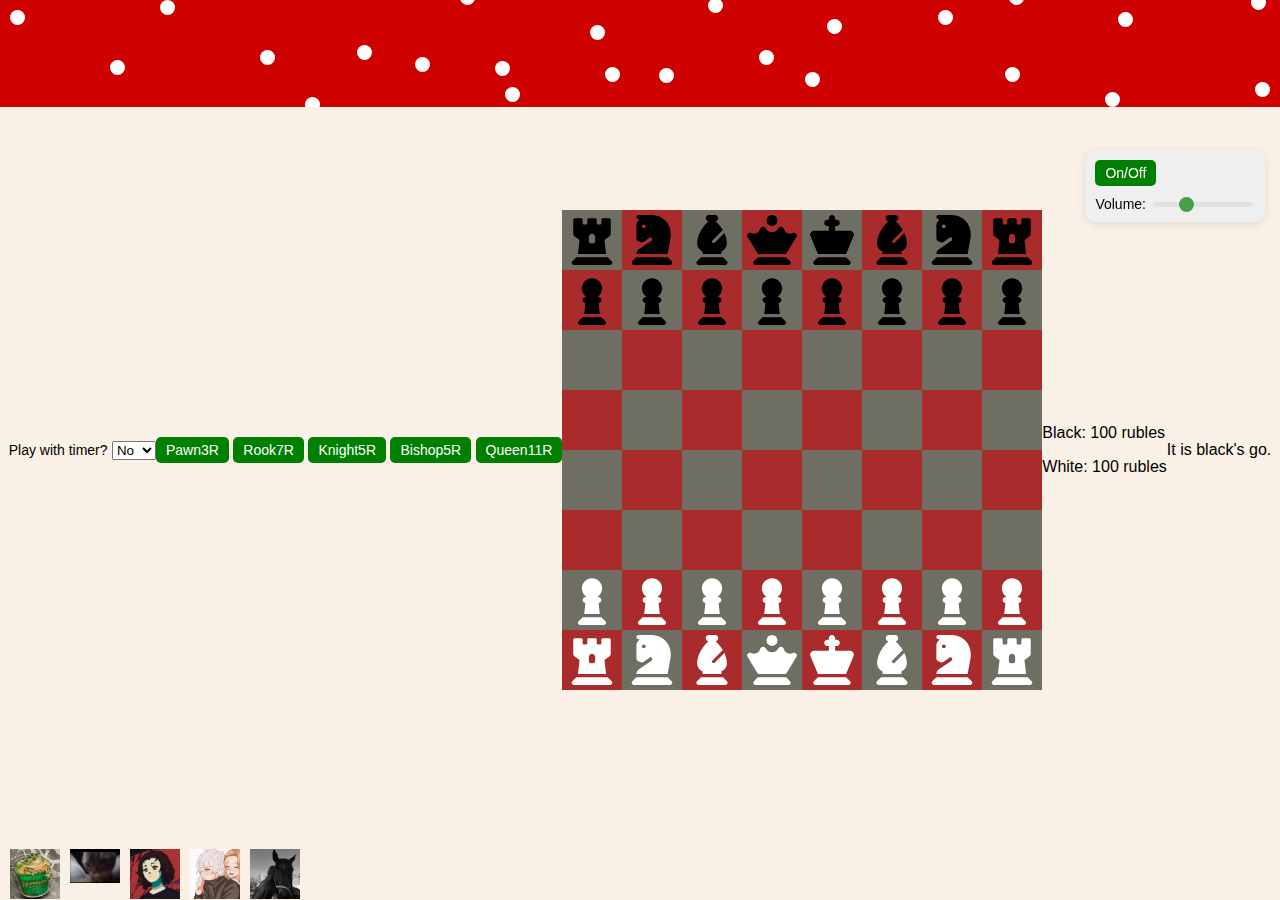
==== qqq/index.html @ 34723317 "rfg" ====
<!DOCTYPE html>
<html lang="en">
<head>
    <meta charset="UTF-8">
    <meta name="viewport" content="width=device-width, initial-scale=1.0">
    <title>Chess</title>
    <link rel="stylesheet" href="style.css">
    <link rel="stylesheet" href="musica.css">
    <link rel="stylesheet" href="подсветка.css">
    <!--<link rel="stylesheet" href="senya.css">-->
</head>
<body>

  <div>
    <label for="play-with-timer">Play with timer?</label>
    <select id="play-with-timer" onchange="togglePlayMode()">
        <option value="no">No</option>
        <option value="yes">Yes</option>
    </select>
</div>
<div id="timers" style="display: none;">
    <div class="container-timer containerW">
        <div class="white-timer" id="timer1">05:00</div>
        <div class="button-container">
            <button onclick="toggleTimer(1)">Player 1</button>
        </div>
        <div class="empty-block"></div>
    </div>
    <div class="container-timer containerB">
        <div class="empty-block"></div>
        <div class="black-timer" id="timer2">05:00</div>
        <div class="button-container">
            <button onclick="toggleTimer(2)">Player 2</button>
        </div>
    </div>
</div>





    <header class="top-bar">
        <h1>ㅤㅤㅤㅤㅤ</h1>
    </header>
    <div id="controls">
        <button id="spawn-pawn">Pawn3R</button>
        <button id="spawn-rook">Rook7R</button>
        <button id="spawn-knight">Knight5R</button>
        <button id="spawn-bishop">Bishop5R</button>
        <button id="spawn-queen">Queen11R</button>
      </div>

      <audio id="background-music" loop autoplay>
        <source id="music-source" src="music/music1.mp3" type="audio/mpeg">
    </audio>
    <div class="control-panel">
        <div class="button-group">
            <button onclick="toggleMusic()">On/Off</button>
        </div>
        <div class="volume-control">
            <label for="volume-control">Volume:</label>
            <input type="range" id="volume-control" min="0" max="1" step="0.01" value="0.3">
        </div>
    </div>
 
    <div id="gameboard"></div> <!--class="possible-move" добавила-->

    <div class="money">
      <p>Black: <span id="moneyBlack">100</span> rubles</p>
      <p>White: <span id="moneyWhite">100</span> rubles</p>
  </div>

    <p>It is <span id="player"></span>'s go.</p>
    <p id="info-display"></p>
    <div class="messenger">
        <div id="messenger-links" class="messenger-links">
          <a title="Telegram" href="https://t.me/patato_patato">
            <img src="PNG/Daniil.png" alt="Messnger Icon">
          </a>
          <a title="Telegram" href="https://t.me/Mamkinrazboynik">
            <img src="PNG/Dorzho.png" alt="Messnger Icon">
          </a>
          <a title="Telegram" href="https://t.me/bigdayn">
            <img src="PNG/Bogdan.png" alt="Messnger Icon">
          </a>
          <a title="Telegram" href="https://t.me/skhozhu_s_uma">
            <img src="PNG/Nikita.png" alt="Messnger Icon">
          </a>
          <a title="Telegram" href="https://t.me/p_esenia">
            <img src="PNG/Eseniya.png" alt="Messnger Icon">
          </a>
        </div>
      </div>

    <script src="piecec.js"></script>
    <script src="chess.js"></script>
    <script src="Musica.js"></script>
    <script src="telegram.js"></script>
    <script src="senya.js"></script>
    <script src="подсветка.js"></script>
</body>
</html>
---- qqq/style.css ----
/* Центрируем доску на экране */
body {
  display: flex;
  justify-content: center;
  align-items: center;
  height: 100vh;
  margin: 0;
  background-color: linen;
}
main-content {
  z-index: 1; 
  display: flex;
  flex-direction: column;
  align-items: center;
}
/*Шапка*/
body {
  margin: 0;
  font-family: Arial, sans-serif;
}

.top-bar {
  background-color: #CF0000; 
  color: white; 
  padding: 10px 20px; 
  text-align: center; 
  position: fixed; 
  top: 0; 
  width: 100%; 
  z-index: 1000; 
  background-size: 30px 30px; 
  overflow: hidden;
}
.top-bar::before, .top-bar::after {
  content: '';
  position: absolute;
  border-radius: 50%; 
  background-color: white; 
  z-index: 0; 
}
.site-title {
  background-color: rgba(0, 0, 0, 0.5); 
  display: inline-block; 
  padding: 5px 10px; 
  border-radius: 5px; 
  font-size: 24px;
  position: relative;
  z-index: 1; 
}
.top-bar::before {
  width: 15px; 
  height: 15px; 
  top: 10px; 
  left: 30px; 
  box-shadow: 
      
  100px 50px 0 0 white,
      150px -10px 0 0 white,
      1503px 25px 0 0 white,
      250px 40px 0 0 white,
      1241px -15px 0 0 white,
      347px 35px 0 0 white,
      1773px 20px 0 0 white,
      450px -20px 0 0 white,
      485px 51px 0 0 white,
      1320px 30px 0 0 white,
      580px 15px 0 0 white,
      649px 58px 0 0 white,
      698px -12px 0 0 white,
      749px 40px 0 0 white,
      817px 9px 0 0 white,
      1661px -19px 0 0 white,
      1108px 2px 0 0 white,
      928px 0px 0 0 white,
      999px -20px 0 0 white
}
/* Второй набор кругов */
.top-bar::after {
  width: 15px; 
  height: 15px; 
  bottom: 10px; 
  right: 30px; 
  box-shadow: 
      -150px 10px 0 0 white,
      -250px -15px 0 0 white,
      -350px 25px 0 0 white,
      -450px -10px 0 0 white,
      -550px 30px 0 0 white,
      -650px -15px 0 0 white,
      -750px 5px 0 0 white,
      -840px -25px 0 0 white,
      -950px 15px 0 0 white;


}
.top-bar::after::after {
  content: '';
  position: absolute;
  border-radius: 50%;
  background-color: white;
  z-index: 0;
  width: 8px;
  height: 8px;
  top: 5px;
  left: 15px;
  box-shadow: 
      70px 25px 0 0 white,
      120px 10px 0 0 white,
      170px -15px 0 0 white,
      220px 20px 0 0 white,
      270px 35px 0 0 white,
      320px -10px 0 0 white,
      370px 30px 0 0 white,
      420px 15px 0 0 white,
      470px -5px 0 0 white,
      520px 40px 0 0 white,
      570px -20px 0 0 white,
      620px 25px 0 0 white,
      670px 5px 0 0 white,
      720px 35px 0 0 white,
      770px -15px 0 0 white,
      820px 30px 0 0 white,
      870px 20px 0 0 white,
      920px -10px 0 0 white,
      970px 25px 0 0 white,
      1020px 15px 0 0 white;
}
main {
  padding-top: 60px; 
  padding: 20px; 
}



#gameboard {
  width: 480px;
  height: 480px;
  background-color: black;
  display: flex;
  flex-wrap: wrap;
}


.square {
  height: 60px;
  width: 60px;
  position: relative;
}


.square svg {
  height: 50px;
  width: 50px;
  margin: 5px;
  position: relative;
  z-index: -9;
}

/* Позиционируем элементы относительно */
path {
  position: relative;
  z-index: -10;
}

/* Задаем относительное позиционирование фигур */
.piece {
  position: relative;
  z-index: 9;
}

/* Цвета клеток */
.beige {
  background-color: rgb(110, 110, 98);
}

.brown {
  background-color: rgb(169, 43, 43);
}

/* Цвета фигур */
.black {
  fill: black;
}

.white {
  fill: white;
}
.messenger-links {
  position: fixed;
 bottom: 50px;
 left: 10px;
 display: flex;
 gap: 10px;
}

.messenger-links a {
 width: 50px;
 height: 1px;
 text-decoration: none;
}

.messenger-links a img {
 width: 100%;
 height: auto;
 transition: transform 0.3s ease;
}

.messenger-links a:hover img {
 transform: scale(1.1);
}
.money {
  left: 50px;
  flex-direction:column;
  justify-content: space-between;
  height: 100 px;
}
/**/
.possible-move {
  background-color: rgba(35, 103, 81, 0.705); /* Полупрозрачный зеленый цвет */
}
---- qqq/musica.css ----
/* Основные настройки для панели управления музыкой */
.control-panel {
    position: fixed;
    top: 150px;
    right: 15px;
    padding: 10px;
    background-color: #efefef;
    border-radius: 10px;
    box-shadow: 0 2px 10px rgba(0, 0, 0, 0.1);
    display: flex;
    flex-direction: column;
    align-items: flex-start;
}

.button-group {
    display: flex;
    gap: 5px;  /* Пробел между кнопками */
    margin-bottom: 10px;  /* Отступ снизу для метки и ползунка */
}

button {
    padding: 5px 10px;
    font-size: 14px;
    cursor: pointer;
    background-color: green;
    color: white;
    border: none;
    border-radius: 5px;
    transition: background-color 0.3s ease;
}

button:hover {
    background-color: white;
    color: green;
    border: 2px solid green;
}

.volume-control {
    display: flex;
    align-items: center;
    gap: 5px;  /* Пробел между меткой и ползунком */
}

label {
    font-size: 14px;
}

input[type="range"] {
    -webkit-appearance: none;
    width: 100px;
    height: 5px;
    background: #ddd;
    border-radius: 5px;
    outline: none;
    opacity: 0.7;
    transition: opacity 0.2s;
}

input[type="range"]:hover {
    opacity: 1;
}

input[type="range"]::-webkit-slider-thumb {
    -webkit-appearance: none;
    width: 15px;
    height: 15px;
    background: green;
    border-radius: 50%;
    cursor: pointer;
    transition: background-color 0.3s ease;
}

input[type="range"]::-webkit-slider-thumb:hover {
    background: white;
    border: 2px solid green;
}

input[type="range"]::-moz-range-thumb {
    width: 15px;
    height: 15px;
    background: green;
    border-radius: 50%;
    cursor: pointer;
    transition: background-color 0.3s ease;
}

input[type="range"]::-moz-range-thumb:hover {
    background: white;
    border: 2px solid green;
}

input[type="range"]::-ms-thumb {
    width: 15px;
    height: 15px;
    background: green;
    border-radius: 50%;
    cursor: pointer;
    transition: background-color 0.3s ease;
}

input[type="range"]::-ms-thumb:hover {
    background: white;
    border: 2px solid green;
}
---- qqq/подсветка.css ----
/*
.possible-move {
    background-color: rgba(0, 255, 0, 0.3); /* Полупрозрачный зеленый цвет */

/*в стили ксс тоже добавила*/

/*#chess-board {
  display: grid;
  grid-template-columns: repeat(8, 50px);
  grid-template-rows: repeat(8, 50px);
}
    
.square.black {
  background-color: #769656;
}

.square.white {
  background-color: #eeeed2;
}

.possible-move {
  background-color: rgba(0, 255, 0, 0.3);
}

.piece {
  font-size: 30px;
}
*/
---- qqq/senya.css ----
/*.container-timer {
    display: flex;
    justify-content: space-between;
    margin: auto;
    height: 100px;
    width: auto;
    background-color: rgb(77, 77, 77);
    font-size: 3em;
}

.containerW {
    margin-top: 2em;
}

.containerB {
    margin-bottom: 2em;
}

.white-timer {
    width: 3em;
    background-color:rgb(77, 77, 77);
    color: rgb(184, 184, 184);
    display: flex;
    flex-direction: column;
    align-items: center;
    justify-content: center;
}

.black-timer {
    width: 3em;
    background-color:rgb(77, 77, 77);
    color: rgb(184, 184, 184);
    display: flex;
    flex-direction: column;
    align-items: center;
    justify-content: center;
}

.button-container {
    width: 2.5em;
    
    display: flex;
    flex-direction: column;
    align-items: flex-end;
}

.button-container button {
    border-radius: 11px;
    font-size: 17px;
    height: 6em;
    margin: 5px 0;
    padding: 18px 30px;
    background-color: rgba(198, 190, 190, 0.733);
}
*/
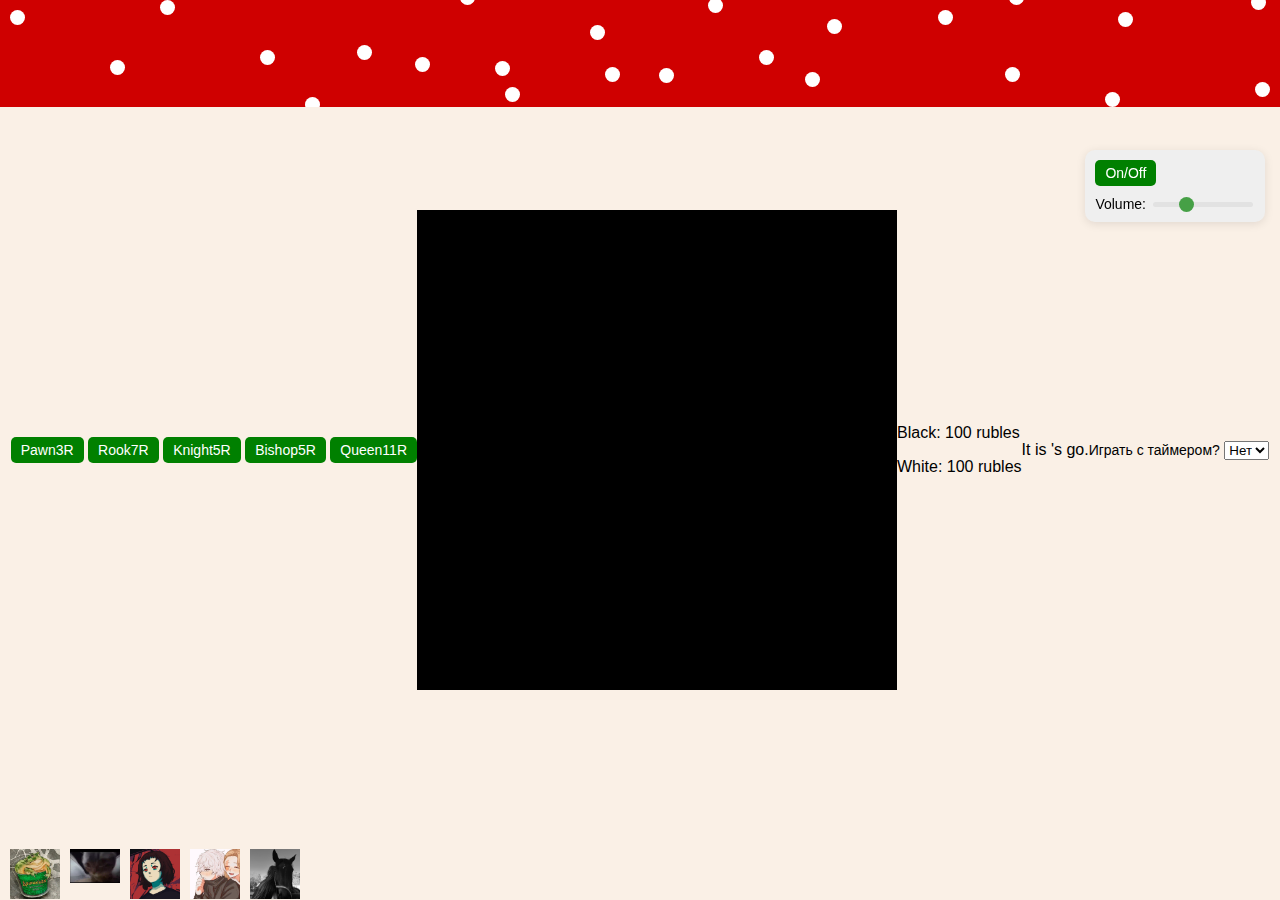
==== commit 551513ca: "rds" ====
--- a/qqq/index.html
+++ b/qqq/index.html
@@ -6,39 +6,8 @@
     <title>Chess</title>
     <link rel="stylesheet" href="style.css">
     <link rel="stylesheet" href="musica.css">
-    <link rel="stylesheet" href="подсветка.css">
-    <!--<link rel="stylesheet" href="senya.css">-->
 </head>
 <body>
-
-  <div>
-    <label for="play-with-timer">Play with timer?</label>
-    <select id="play-with-timer" onchange="togglePlayMode()">
-        <option value="no">No</option>
-        <option value="yes">Yes</option>
-    </select>
-</div>
-<div id="timers" style="display: none;">
-    <div class="container-timer containerW">
-        <div class="white-timer" id="timer1">05:00</div>
-        <div class="button-container">
-            <button onclick="toggleTimer(1)">Player 1</button>
-        </div>
-        <div class="empty-block"></div>
-    </div>
-    <div class="container-timer containerB">
-        <div class="empty-block"></div>
-        <div class="black-timer" id="timer2">05:00</div>
-        <div class="button-container">
-            <button onclick="toggleTimer(2)">Player 2</button>
-        </div>
-    </div>
-</div>
-
-
-
-
-
     <header class="top-bar">
         <h1>ㅤㅤㅤㅤㅤ</h1>
     </header>
@@ -63,7 +32,7 @@
         </div>
     </div>
  
-    <div id="gameboard"></div> <!--class="possible-move" добавила-->
+    <div id="gameboard"></div>
 
     <div class="money">
       <p>Black: <span id="moneyBlack">100</span> rubles</p>
@@ -72,6 +41,27 @@
 
     <p>It is <span id="player"></span>'s go.</p>
     <p id="info-display"></p>
+    <div>
+      <label for="play-with-timer">Играть с таймером?</label>
+      <select id="play-with-timer" onchange="togglePlayMode()">
+          <option value="no">Нет</option>
+          <option value="yes">Да</option>
+      </select>
+    </div>
+    <div id="timers" style="display: none;">
+      <div class="container-timer containerW">
+          <div class="white-timer" id="timer2">05:00</div>
+          <div class="button-container">
+          </div>
+          <div class="empty-block"></div>
+      </div>
+      <div class="container-timer containerB">
+          <div class="empty-block"></div>
+          <div class="black-timer" id="timer1">05:00</div>
+          <div class="button-container">
+          </div>
+      </div>
+    </div>
     <div class="messenger">
         <div id="messenger-links" class="messenger-links">
           <a title="Telegram" href="https://t.me/patato_patato">
@@ -92,11 +82,10 @@
         </div>
       </div>
 
-    <script src="piecec.js"></script>
-    <script src="chess.js"></script>
+    <script src="./chess and logic/piecec.js"></script>
+    <script src="./chess and logic/chess.js"></script>
     <script src="Musica.js"></script>
     <script src="telegram.js"></script>
-    <script src="senya.js"></script>
-    <script src="подсветка.js"></script>
+    <script src="timer.js"></script>
 </body>
 </html>
